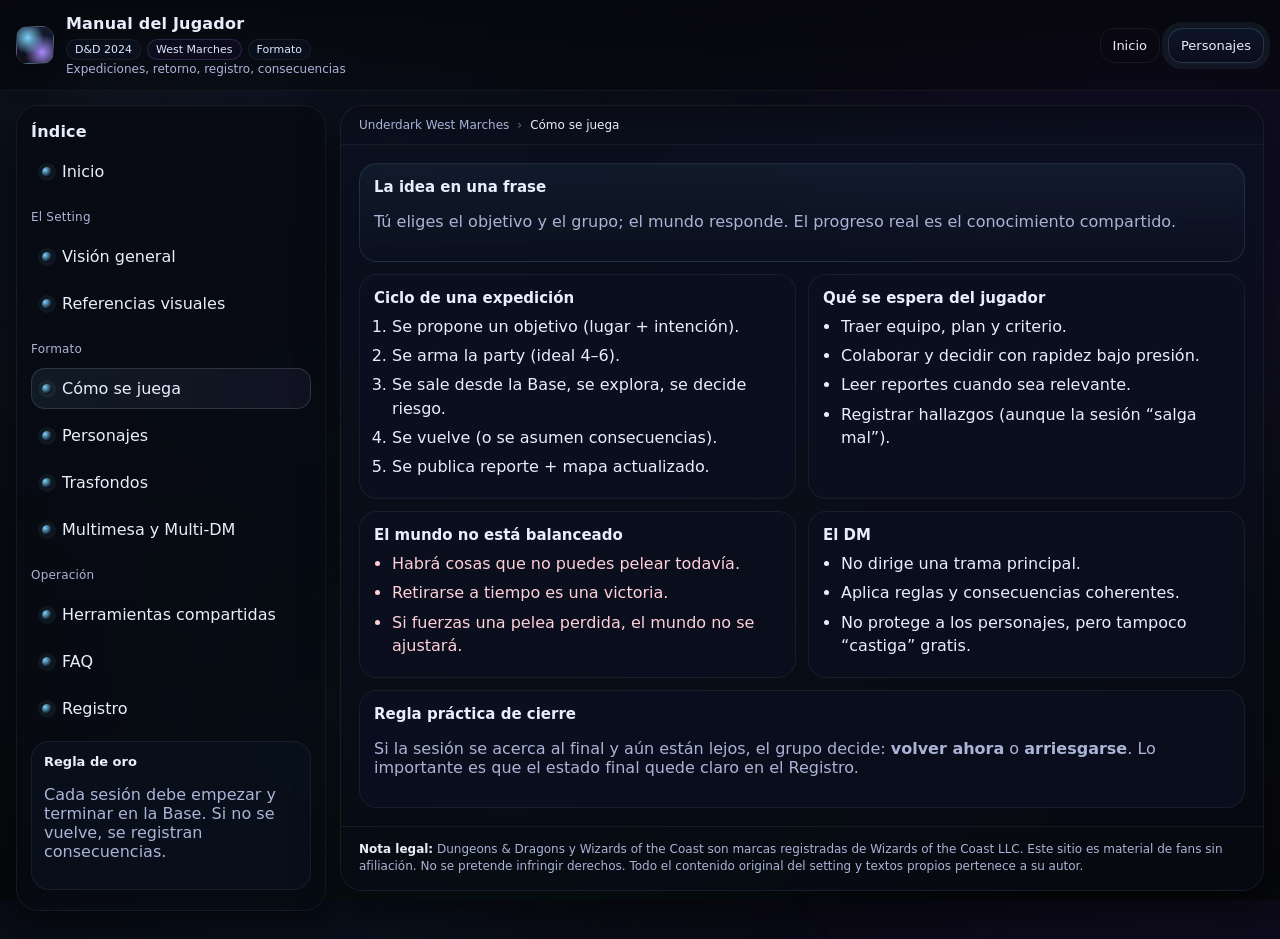
==== como-se-juega.html @ 684403d3 "Actualización y adaptación a sitio web, anteriormente página." ====
<!doctype html>
<html lang="es">
<head>
  <meta charset="utf-8" />
  <meta name="viewport" content="width=device-width,initial-scale=1"/>
  <title>Cómo se juega — Underdark West Marches</title>
  <link rel="stylesheet" href="./styles.css?v=1" />
</head>
<body>
  <div class="fog" aria-hidden="true"></div>

  <header class="topbar">
    <div class="topbarInner">
      <div class="brand">
        <span class="sigil" aria-hidden="true"></span>
        <div class="brandText">
          <h1>Manual del Jugador</h1>
          <div class="tags">
            <span class="tag">D&D 2024</span><span class="tag tag2">West Marches</span><span class="tag">Formato</span>
          </div>
          <p class="subtitle">Expediciones, retorno, registro, consecuencias</p>
        </div>
      </div>
      <div class="topActions">
        <a class="btn ghost" href="./index.html">Inicio</a>
        <a class="btn primary" href="./personajes.html">Personajes</a>
      </div>
    </div>
  </header>

  <div class="shell">
    <aside class="sidebar">
      <div class="sidebarInner">
        <div class="navTitle">Índice</div>
        <nav class="nav">
          <a class="navLink" href="./index.html"><span class="dot"></span> Inicio</a>
          <div class="navGroupTitle">El Setting</div>
          <a class="navLink" href="./setting.html"><span class="dot"></span> Visión general</a>
          <a class="navLink" href="./referencias.html"><span class="dot"></span> Referencias visuales</a>
          <div class="navGroupTitle">Formato</div>
          <a class="navLink" href="./como-se-juega.html"><span class="dot"></span> Cómo se juega</a>
          <a class="navLink" href="./personajes.html"><span class="dot"></span> Personajes</a>
          <a class="navLink" href="./trasfondos.html"><span class="dot"></span> Trasfondos</a>
          <a class="navLink" href="./multimesa.html"><span class="dot"></span> Multimesa y Multi-DM</a>
          <div class="navGroupTitle">Operación</div>
          <a class="navLink" href="./herramientas.html"><span class="dot"></span> Herramientas compartidas</a>
          <a class="navLink" href="./faq.html"><span class="dot"></span> FAQ</a>
          <a class="navLink" href="./registro.html"><span class="dot"></span> Registro</a>
        </nav>

        <div class="sidebarCard">
          <div class="cardTitle">Regla de oro</div>
          <p class="muted">Cada sesión debe empezar y terminar en la Base. Si no se vuelve, se registran consecuencias.</p>
        </div>
      </div>
    </aside>

    <main class="main">
      <div class="doc">
        <div class="crumbs">
          <span class="crumb">Underdark West Marches</span><span class="sep">›</span>
          <span class="crumb current">Cómo se juega</span>
        </div>

        <div class="docInner">
          <article class="panel callout">
            <h3>La idea en una frase</h3>
            <p class="muted">
              Tú eliges el objetivo y el grupo; el mundo responde. El progreso real es el conocimiento compartido.
            </p>
          </article>

          <div class="grid two" style="margin-top:12px;">
            <article class="panel">
              <h3>Ciclo de una expedición</h3>
              <ol class="list">
                <li>Se propone un objetivo (lugar + intención).</li>
                <li>Se arma la party (ideal 4–6).</li>
                <li>Se sale desde la Base, se explora, se decide riesgo.</li>
                <li>Se vuelve (o se asumen consecuencias).</li>
                <li>Se publica reporte + mapa actualizado.</li>
              </ol>
            </article>

            <article class="panel">
              <h3>Qué se espera del jugador</h3>
              <ul class="list">
                <li>Traer equipo, plan y criterio.</li>
                <li>Colaborar y decidir con rapidez bajo presión.</li>
                <li>Leer reportes cuando sea relevante.</li>
                <li>Registrar hallazgos (aunque la sesión “salga mal”).</li>
              </ul>
            </article>
          </div>

          <div class="grid two" style="margin-top:12px;">
            <article class="panel">
              <h3>El mundo no está balanceado</h3>
              <ul class="list warn">
                <li>Habrá cosas que no puedes pelear todavía.</li>
                <li>Retirarse a tiempo es una victoria.</li>
                <li>Si fuerzas una pelea perdida, el mundo no se ajustará.</li>
              </ul>
            </article>

            <article class="panel">
              <h3>El DM</h3>
              <ul class="list">
                <li>No dirige una trama principal.</li>
                <li>Aplica reglas y consecuencias coherentes.</li>
                <li>No protege a los personajes, pero tampoco “castiga” gratis.</li>
              </ul>
            </article>
          </div>

          <article class="panel" style="margin-top:12px;">
            <h3>Regla práctica de cierre</h3>
            <p class="muted">
              Si la sesión se acerca al final y aún están lejos, el grupo decide: <b>volver ahora</b> o <b>arriesgarse</b>.
              Lo importante es que el estado final quede claro en el Registro.
            </p>
          </article>
        </div>

        <footer class="footer">
          <div><b>Nota legal:</b> Dungeons &amp; Dragons y Wizards of the Coast son marcas registradas de Wizards of the Coast LLC. Este sitio es material de fans sin afiliación. No se pretende infringir derechos. Todo el contenido original del setting y textos propios pertenece a su autor.</div>
        </footer>
      </div>
    </main>
  </div>

  <script src="./main.js?v=1" defer></script>
</body>
</html>
---- styles.css ----
/* styles.css — Underdark West Marches
   Diseño oscuro, bruma, transiciones suaves, espacios para imágenes.
*/

:root{
  --bg0:#06070b;
  --bg1:#0a0d14;
  --bg2:#0e1220;
  --card:#0c1020cc;
  --stroke:#ffffff10;
  --stroke2:#ffffff18;

  --text:#e9eefc;
  --muted:#aab4d6;

  --accent:#7dd3fc;   /* cian tenue */
  --accent2:#a78bfa;  /* violeta tenue */
  --warn:#fb7185;     /* rojo rosado */
  --ok:#34d399;       /* verde */

  --shadow: 0 18px 40px #00000080;
  --r: 18px;
  --r2: 22px;

  --max: 1100px;
  --sidebar: 310px;

  --font: ui-sans-serif, system-ui, -apple-system, Segoe UI, Roboto, Helvetica, Arial;
  --mono: ui-monospace, SFMono-Regular, Menlo, Monaco, Consolas, "Liberation Mono", monospace;

  --blur: 18px;
}

*{ box-sizing:border-box; }
html,body{ height:100%; }
body{
  margin:0;
  font-family:var(--font);
  color:var(--text);
  background: radial-gradient(1200px 800px at 20% 10%, #12203a66 0%, transparent 55%),
              radial-gradient(1000px 700px at 90% 20%, #2a145a55 0%, transparent 60%),
              radial-gradient(1000px 900px at 40% 85%, #0b3b3a55 0%, transparent 55%),
              linear-gradient(180deg, var(--bg0), var(--bg1) 45%, var(--bg0));
  overflow-x:hidden;
}

/* Bruma animada (sutil) */
.fog{
  position:fixed;
  inset:-20%;
  pointer-events:none;
  background:
    radial-gradient(500px 300px at 20% 20%, #ffffff10 0%, transparent 60%),
    radial-gradient(600px 380px at 70% 30%, #ffffff0b 0%, transparent 62%),
    radial-gradient(700px 420px at 40% 70%, #ffffff0d 0%, transparent 60%),
    radial-gradient(900px 520px at 80% 80%, #ffffff08 0%, transparent 65%);
  filter: blur(32px);
  opacity:.35;
  animation: fogDrift 18s ease-in-out infinite alternate;
}
@keyframes fogDrift{
  from{ transform: translate3d(-2%, -1%, 0) scale(1.03); }
  to  { transform: translate3d(2%, 1%, 0) scale(1.06); }
}

/* layout */
.topbar{
  position:sticky;
  top:0;
  z-index:50;
  backdrop-filter: blur(var(--blur));
  background: linear-gradient(180deg, #06070bcc, #06070b66);
  border-bottom:1px solid var(--stroke);
}
.topbarInner{
  max-width: calc(var(--max) + var(--sidebar));
  margin:0 auto;
  padding:14px 16px;
  display:flex;
  align-items:center;
  justify-content:space-between;
  gap:12px;
}

.brand{
  display:flex;
  align-items:center;
  gap:12px;
  min-width: 240px;
}
.sigil{
  width:38px; height:38px;
  border-radius:12px;
  background:
    radial-gradient(circle at 30% 30%, var(--accent) 0%, transparent 45%),
    radial-gradient(circle at 70% 70%, var(--accent2) 0%, transparent 50%),
    linear-gradient(180deg, #0f172a, #090b12);
  border:1px solid var(--stroke2);
  box-shadow: 0 0 0 6px #ffffff05 inset, 0 10px 28px #00000070;
}
.brandText h1{
  margin:0;
  font-size: 16px;
  letter-spacing:.2px;
}
.subtitle{
  margin:2px 0 0 0;
  font-size: 12px;
  color:var(--muted);
  max-width: 580px;
}
.tags{ display:flex; gap:6px; flex-wrap:wrap; margin-top:6px; }
.tag{
  font-size: 11px;
  padding: 3px 8px;
  border-radius: 999px;
  border:1px solid var(--stroke);
  color: #dbe6ff;
  background: #0b1220aa;
}
.tag2{ border-color:#a78bfa33; background:#24104b33; }

.topActions{
  display:flex;
  gap:8px;
  align-items:center;
}
.btn{
  appearance:none;
  border:1px solid var(--stroke2);
  background: linear-gradient(180deg, #111a2dcc, #0c1020cc);
  color:var(--text);
  padding: 9px 12px;
  border-radius: 14px;
  font-size: 13px;
  cursor:pointer;
  text-decoration:none;
  display:inline-flex;
  align-items:center;
  gap:8px;
  transition: transform .18s ease, border-color .18s ease, filter .18s ease;
}
.btn:hover{ transform: translateY(-1px); border-color:#ffffff2a; filter: brightness(1.03); }
.btn.ghost{
  background: transparent;
  border-color: var(--stroke);
}
.btn.primary{
  border-color:#7dd3fc33;
  box-shadow: 0 0 0 6px #7dd3fc12;
}

.shell{
  max-width: calc(var(--max) + var(--sidebar));
  margin: 0 auto;
  display:grid;
  grid-template-columns: var(--sidebar) 1fr;
  gap:14px;
  padding: 14px 16px 28px;
}

.sidebar{
  position:sticky;
  top: 78px;
  align-self:start;
  height: calc(100vh - 94px);
  overflow:auto;
  border-radius: var(--r2);
  border:1px solid var(--stroke);
  background: linear-gradient(180deg, #070a12cc, #070a12aa);
  backdrop-filter: blur(var(--blur));
  box-shadow: var(--shadow);
}
.sidebarInner{ padding: 14px; }

.navTitle{
  font-weight:700;
  letter-spacing:.2px;
  margin: 2px 0 10px;
}
.nav{
  display:flex;
  flex-direction:column;
  gap:6px;
}
.navGroupTitle{
  margin: 12px 0 6px;
  font-size: 12px;
  color: var(--muted);
  letter-spacing:.2px;
}
.navLink{
  display:flex;
  align-items:center;
  gap:10px;
  padding:10px 10px;
  border-radius: 14px;
  border:1px solid transparent;
  color: var(--text);
  text-decoration:none;
  transition: background .18s ease, border-color .18s ease, transform .18s ease;
}
.navLink:hover{
  background: #0b1220aa;
  border-color: var(--stroke);
  transform: translateY(-1px);
}
.navLink.active{
  background: linear-gradient(90deg, #7dd3fc14, #a78bfa10);
  border-color: #ffffff22;
}
.dot{
  width:10px; height:10px;
  border-radius:50%;
  background: radial-gradient(circle at 30% 30%, var(--accent), #0b1220 70%);
  box-shadow: 0 0 0 4px #7dd3fc10;
}

.sidebarCard{
  margin-top:12px;
  border-radius: var(--r);
  border:1px solid var(--stroke);
  background: #0b1220aa;
  padding: 12px;
}
.sidebarCard.subtle{ background: #0b122066; }
.cardTitle{ font-weight:700; font-size: 13px; margin:0 0 8px; }
.muted{ color:var(--muted); }
.miniList{ margin:0; padding-left:18px; color:var(--muted); }
.miniList li{ margin:4px 0; }

.main{
  min-width:0;
}
.doc{
  border-radius: var(--r2);
  border:1px solid var(--stroke);
  background: linear-gradient(180deg, #0b1020cc, #070a12cc);
  backdrop-filter: blur(var(--blur));
  box-shadow: var(--shadow);
  overflow:hidden;
}
.docInner{
  padding: 18px 18px 8px;
  animation: pageIn .22s ease both;
}
@keyframes pageIn{
  from{ opacity:0; transform: translateY(6px); }
  to{ opacity:1; transform: translateY(0); }
}

.crumbs{
  display:flex;
  gap:8px;
  align-items:center;
  padding: 12px 18px;
  border-bottom:1px solid var(--stroke);
  background: linear-gradient(180deg, #06070b66, transparent);
  color: var(--muted);
  font-size: 12px;
}
.sep{ opacity:.6; }
.current{ color:#e9eefc; }

.pageHead h2{
  margin: 6px 0 6px;
  font-size: 24px;
  letter-spacing:.2px;
}
.lead{
  margin: 0 0 12px;
  color: var(--muted);
  line-height:1.45;
}

.grid{ display:grid; gap:12px; }
.grid.two{ grid-template-columns: 1fr 1fr; }
@media (max-width: 980px){
  .shell{ grid-template-columns: 1fr; }
  .sidebar{ position:relative; top:auto; height:auto; }
  .grid.two{ grid-template-columns: 1fr; }
}

/* panel */
.panel{
  border-radius: var(--r);
  border:1px solid var(--stroke);
  background: var(--card);
  padding: 14px;
}
.panel h3{ margin:0 0 8px; font-size: 15px; }
.list{
  margin: 8px 0 0;
  padding-left: 18px;
  line-height: 1.45;
}
.list li{ margin:6px 0; }
.list.warn li{ color:#ffd1d9; }
.list.ok li{ color:#c8ffe9; }

.quote{
  margin: 12px 0 0;
  padding: 12px 14px;
  border-radius: var(--r);
  border:1px solid #a78bfa22;
  background: linear-gradient(90deg, #a78bfa12, #7dd3fc0c);
  color:#e9e8ff;
}

/* callout */
.callout{
  border-color:#7dd3fc22;
  background: linear-gradient(180deg, #7dd3fc10, #0b122066);
}

/* code */
.code{
  font-family: var(--mono);
  font-size: 12px;
  border-radius: var(--r);
  border:1px solid var(--stroke);
  background: #05070eaa;
  padding: 12px;
  overflow:auto;
  color:#dfe7ff;
}

/* Hero image slot */
.hero{
  border-radius: var(--r2);
  border:1px solid var(--stroke);
  overflow:hidden;
  background: #070a12;
  box-shadow: 0 20px 50px #00000070;
  position:relative;
  min-height: 220px;
}
.hero img{
  width:100%;
  height: 260px;
  object-fit: cover;
  opacity:.9;
  transform: scale(1.02);
  filter: contrast(1.04) saturate(1.05);
}
.heroOverlay{
  position:absolute;
  inset:0;
  background:
    radial-gradient(800px 280px at 20% 10%, #7dd3fc22 0%, transparent 60%),
    radial-gradient(700px 260px at 80% 20%, #a78bfa22 0%, transparent 62%),
    linear-gradient(180deg, #00000000, #000000aa 92%);
}
.heroCaption{
  position:absolute;
  left:14px;
  bottom:14px;
  right:14px;
  display:flex;
  gap:10px;
  align-items:flex-end;
  justify-content:space-between;
}
.heroCaption .capText{
  max-width: 70%;
}
.heroCaption .capText b{
  display:block;
  font-size: 14px;
  letter-spacing:.2px;
}
.heroCaption .capText span{
  display:block;
  margin-top:4px;
  color: var(--muted);
  font-size: 12px;
}

/* Reference gallery */
.gallery{
  display:grid;
  grid-template-columns: repeat(3, 1fr);
  gap:12px;
}
@media (max-width: 980px){
  .gallery{ grid-template-columns: 1fr; }
}
.gCard{
  border-radius: var(--r);
  border:1px solid var(--stroke);
  background: #0b1220aa;
  overflow:hidden;
  position:relative;
  min-height: 170px;
}
.gCard img{
  width:100%;
  height:170px;
  object-fit: cover;
  display:block;
  opacity:.92;
}
.gCap{
  position:absolute;
  inset:auto 10px 10px 10px;
  padding: 10px;
  border-radius: 14px;
  background: #06070bcc;
  border:1px solid var(--stroke);
  backdrop-filter: blur(10px);
}
.gCap b{ display:block; font-size: 13px; }
.gCap span{ display:block; margin-top:3px; font-size: 12px; color: var(--muted); }

/* Footer */
.footer{
  margin-top: 10px;
  padding: 14px 18px;
  border-top:1px solid var(--stroke);
  color: var(--muted);
  font-size: 12px;
  line-height: 1.45;
}
.footer b{ color:#e9eefc; }
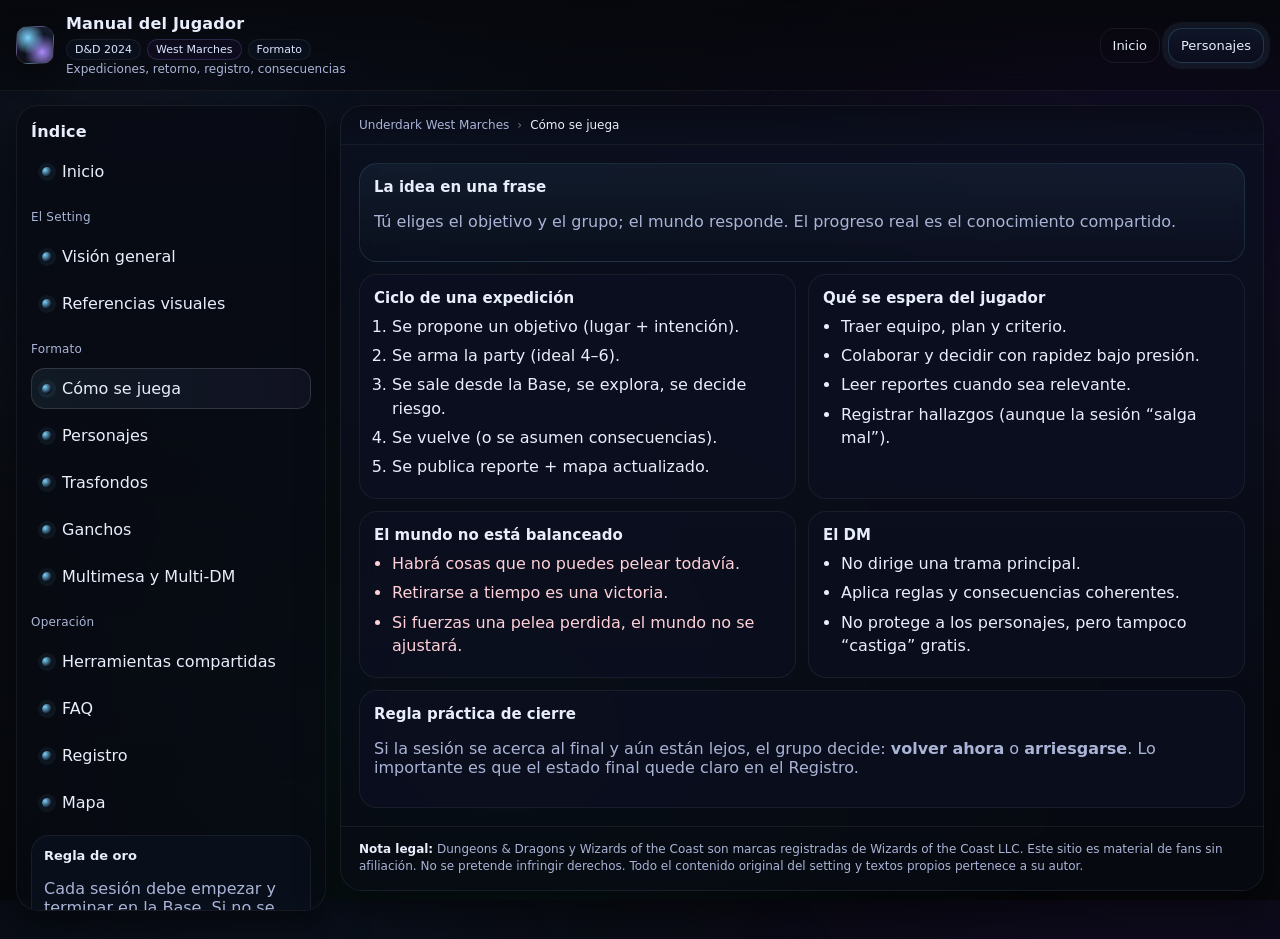
==== commit dacbbafd: "Actualización de contenido alfa" ====
--- a/como-se-juega.html
+++ b/como-se-juega.html
@@ -38,14 +38,16 @@
           <a class="navLink" href="./setting.html"><span class="dot"></span> Visión general</a>
           <a class="navLink" href="./referencias.html"><span class="dot"></span> Referencias visuales</a>
           <div class="navGroupTitle">Formato</div>
-          <a class="navLink" href="./como-se-juega.html"><span class="dot"></span> Cómo se juega</a>
-          <a class="navLink" href="./personajes.html"><span class="dot"></span> Personajes</a>
-          <a class="navLink" href="./trasfondos.html"><span class="dot"></span> Trasfondos</a>
-          <a class="navLink" href="./multimesa.html"><span class="dot"></span> Multimesa y Multi-DM</a>
+<a class="navLink" href="./como-se-juega.html"><span class="dot"></span> Cómo se juega</a>
+<a class="navLink" href="./personajes.html"><span class="dot"></span> Personajes</a>
+<a class="navLink" href="./trasfondos.html"><span class="dot"></span> Trasfondos</a>
+<a class="navLink" href="./ganchos.html"><span class="dot"></span> Ganchos</a>
+<a class="navLink" href="./multimesa.html"><span class="dot"></span> Multimesa y Multi-DM</a>
           <div class="navGroupTitle">Operación</div>
           <a class="navLink" href="./herramientas.html"><span class="dot"></span> Herramientas compartidas</a>
           <a class="navLink" href="./faq.html"><span class="dot"></span> FAQ</a>
           <a class="navLink" href="./registro.html"><span class="dot"></span> Registro</a>
+          <a class="navLink" href="./mapa.html"><span class="dot"></span> Mapa</a>
         </nav>
 
         <div class="sidebarCard">
--- a/styles.css
+++ b/styles.css
@@ -422,3 +422,208 @@
   line-height: 1.45;
 }
 .footer b{ color:#e9eefc; }
+
+/* === Embed Miro responsive === */
+.embedFrame{
+  position: relative;
+  width: 100%;
+  height: 62vh;
+  min-height: 520px;
+  border-radius: 14px;
+  overflow: hidden;
+  border: 1px solid rgba(255,255,255,.08);
+  background: rgba(0,0,0,.25);
+  box-shadow: 0 10px 30px rgba(0,0,0,.35);
+}
+
+.embedFrame::before{
+  content:"";
+  position:absolute;
+  inset:0;
+  pointer-events:none;
+  background: radial-gradient(80% 60% at 30% 20%, rgba(43,179,163,.12), transparent 60%),
+              radial-gradient(70% 50% at 70% 80%, rgba(170,110,255,.10), transparent 65%);
+  opacity:.7;
+  mix-blend-mode: screen;
+}
+
+.embedFrame iframe{
+  position:absolute;
+  inset:0;
+  width:100%;
+  height:100%;
+  border:0;
+}
+
+/* === sección de trasfondos === */
+/* === TRASFONDOS === */
+
+.bgGrid{
+  display: grid;
+  grid-template-columns: 1fr;
+  gap: 14px;
+}
+
+/* tarjeta */
+.bgCard{
+  display: block;
+}
+
+/* header */
+.bgHeader{
+  display: flex;
+  justify-content: space-between;
+  align-items: center;
+  margin-bottom: 10px;
+}
+
+.bgTag{
+  font-size: 11px;
+  padding: 4px 10px;
+  border-radius: 999px;
+  border: 1px solid var(--stroke);
+  background: #0b1220aa;
+  color: var(--muted);
+}
+
+/* media */
+.bgMedia{
+  display: grid;
+  grid-template-columns: 160px 1fr;
+  gap: 12px;
+  margin-bottom: 12px;
+}
+
+.bgThumb{
+  width: 100%;
+  height: 160px;
+  border-radius: 14px;
+  border: 1px solid var(--stroke);
+  background: #05070e;
+  display: flex;
+  align-items: center;
+  justify-content: center;
+  overflow: hidden;
+}
+
+.bgThumb img{
+  width: 100%;
+  height: 100%;
+  object-fit: cover;
+}
+
+.bgThumbEmpty{
+  font-size: 12px;
+  color: var(--muted);
+  text-align: center;
+  line-height: 1.3;
+}
+
+/* columnas */
+.bgCols{
+  display: grid;
+  grid-template-columns: 1fr 260px;
+  gap: 14px;
+}
+
+.bgMeta{
+  border-left: 1px solid var(--stroke);
+  padding-left: 12px;
+}
+
+/* rumors */
+.rumors{
+  margin-top: 10px;
+}
+
+.rumorList{
+  list-style: none;
+  padding: 0;
+  margin: 6px 0 0;
+}
+
+.rumor{
+  padding: 8px 10px;
+  margin-bottom: 6px;
+  border-radius: 12px;
+  background: #05070eaa;
+  border: 1px solid var(--stroke);
+  font-size: 13px;
+}
+
+/* responsive */
+@media (max-width: 980px){
+  .bgMedia{
+    grid-template-columns: 1fr;
+  }
+  .bgCols{
+    grid-template-columns: 1fr;
+  }
+  .bgMeta{
+    border-left: none;
+    border-top: 1px solid var(--stroke);
+    padding-left: 0;
+    padding-top: 12px;
+  }
+}
+
+/* CSS para trasfondos */
+/* === Trasfondos: imagen === */
+
+.bgMedia{
+  display: grid;
+  grid-template-columns: 160px 1fr;
+  gap: 14px;
+  align-items: start;
+}
+
+.bgThumb{
+  position: relative;
+  width: 160px;
+  height: 160px;
+  border-radius: 14px;
+  overflow: hidden;
+  border: 1px solid var(--stroke);
+  background: linear-gradient(180deg, #06070b, #0b1220);
+  box-shadow: 0 10px 25px rgba(0,0,0,.45);
+}
+
+/* Imagen real */
+.bgThumb img{
+  width: 100%;
+  height: 100%;
+  object-fit: cover;
+  display: block;
+  filter: contrast(1.05) saturate(1.05);
+}
+
+/* Placeholder */
+.bgThumbEmpty{
+  position: absolute;
+  inset: 0;
+  display: grid;
+  place-items: center;
+  text-align: center;
+  font-size: 12px;
+  color: var(--muted);
+  background:
+    radial-gradient(60% 60% at 30% 30%, #7dd3fc14, transparent 60%),
+    radial-gradient(60% 60% at 70% 70%, #a78bfa14, transparent 65%);
+}
+
+/* Si hay imagen, oculta placeholder */
+.bgThumb img + .bgThumbEmpty{
+  display: none;
+}
+
+/* Responsive */
+@media (max-width: 720px){
+  .bgMedia{
+    grid-template-columns: 1fr;
+  }
+  .bgThumb{
+    width: 100%;
+    height: 220px;
+  }
+}
+
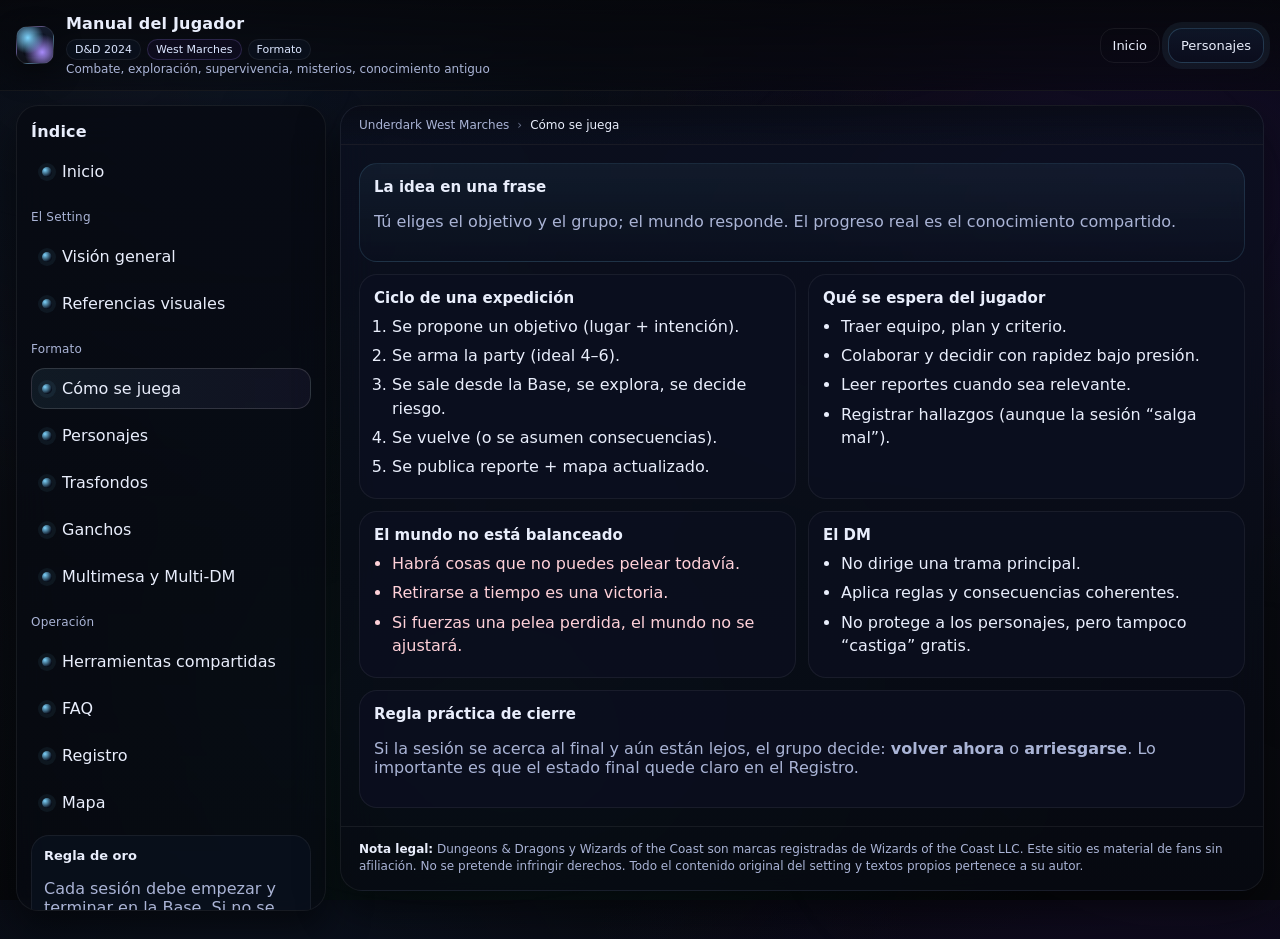
==== commit 6a69f7b1: "Actualización" ====
--- a/como-se-juega.html
+++ b/como-se-juega.html
@@ -18,7 +18,7 @@
           <div class="tags">
             <span class="tag">D&D 2024</span><span class="tag tag2">West Marches</span><span class="tag">Formato</span>
           </div>
-          <p class="subtitle">Expediciones, retorno, registro, consecuencias</p>
+          <p class="subtitle">Combate, exploración, supervivencia, misterios, conocimiento antiguo</p>
         </div>
       </div>
       <div class="topActions">
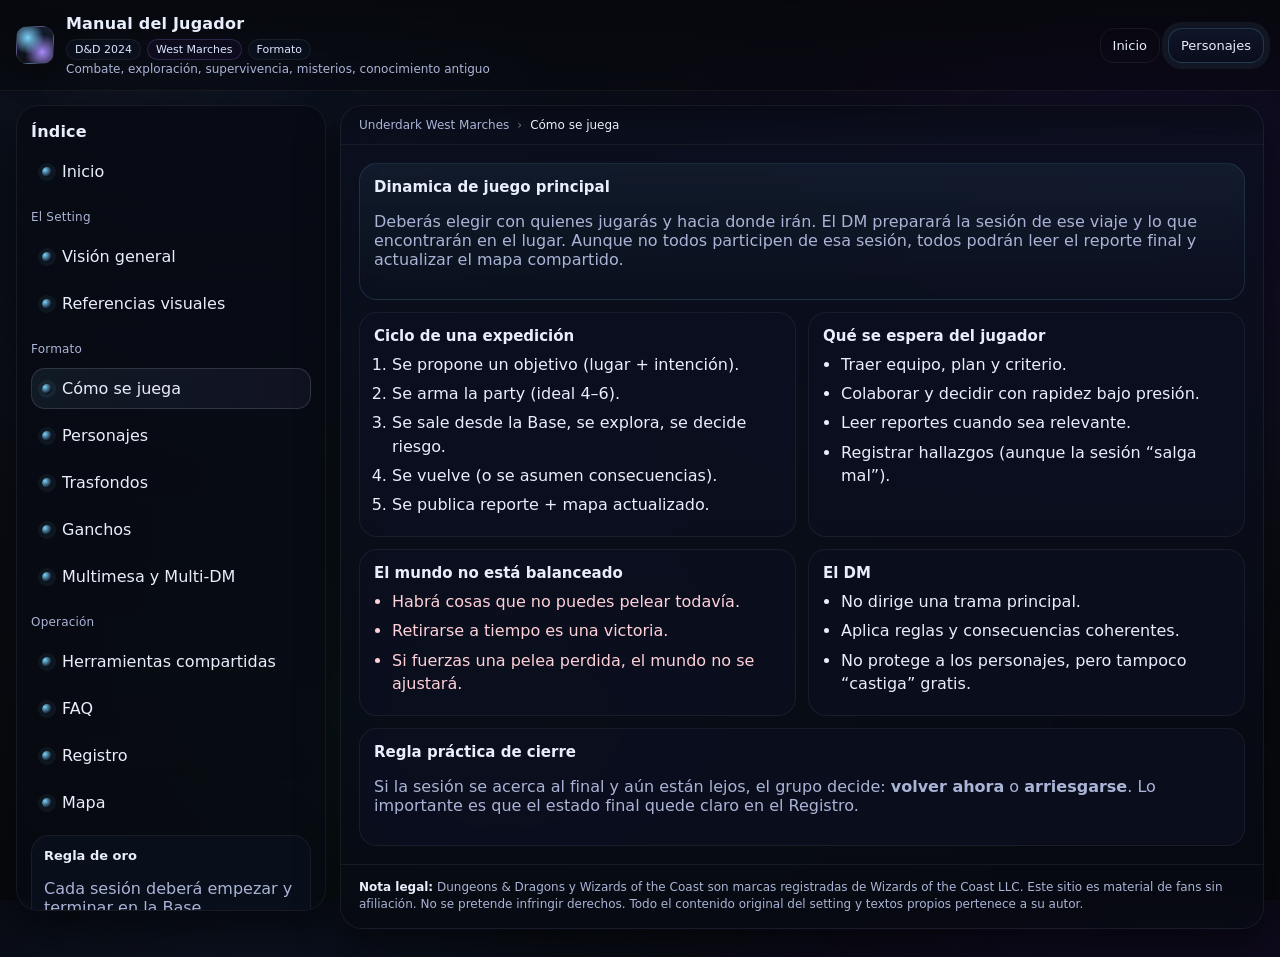
==== commit 52cabf9b: "actualización de ganchos, setting general y otros." ====
--- a/como-se-juega.html
+++ b/como-se-juega.html
@@ -52,7 +52,7 @@
 
         <div class="sidebarCard">
           <div class="cardTitle">Regla de oro</div>
-          <p class="muted">Cada sesión debe empezar y terminar en la Base. Si no se vuelve, se registran consecuencias.</p>
+          <p class="muted">Cada sesión deberá empezar y terminar en la Base.</p>
         </div>
       </div>
     </aside>
@@ -66,9 +66,9 @@
 
         <div class="docInner">
           <article class="panel callout">
-            <h3>La idea en una frase</h3>
+            <h3>Dinamica de juego principal</h3>
             <p class="muted">
-              Tú eliges el objetivo y el grupo; el mundo responde. El progreso real es el conocimiento compartido.
+              Deberás elegir con quienes jugarás y hacia donde irán. El DM preparará la sesión de ese viaje y lo que encontrarán en el lugar. Aunque no todos participen de esa sesión, todos podrán leer el reporte final y actualizar el mapa compartido.
             </p>
           </article>
 
